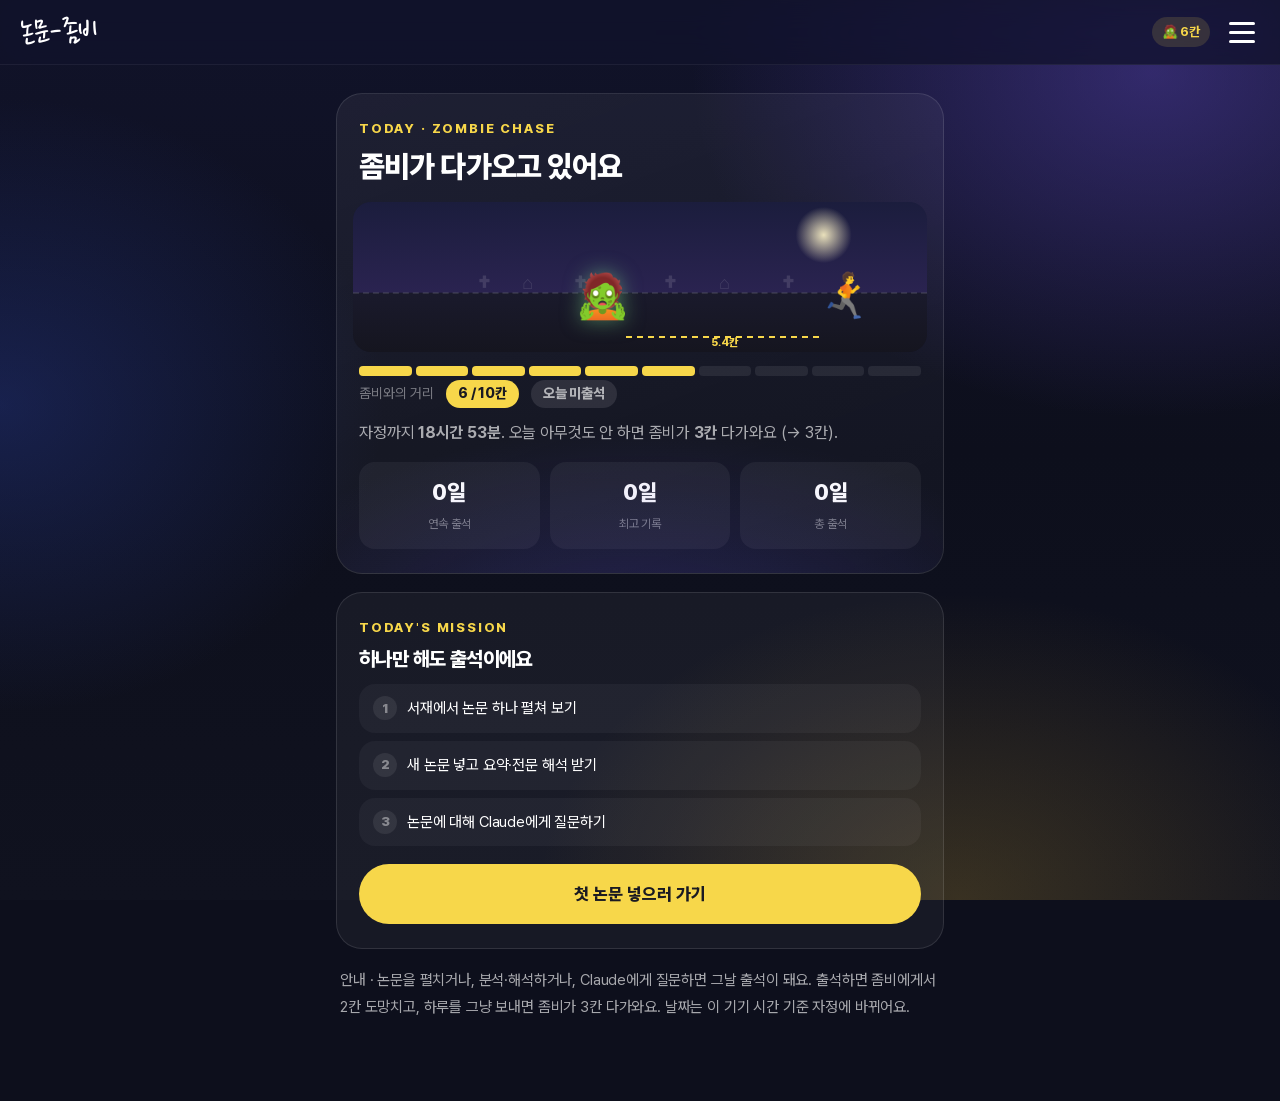
==== grad-zombie/index.html @ 268de5d9 "Add 논문 좀비: grad-school attendance zombie chase with Claude paper analysis Daily check-ins (opening, " ====
<!doctype html>
<html lang="ko">
<head>
<meta charset="utf-8">
<meta name="viewport" content="width=device-width, initial-scale=1, viewport-fit=cover">
<meta name="theme-color" content="#11132a">
<link rel="manifest" href="manifest.webmanifest">
<link rel="icon" href="icons/icon-192.png" type="image/png">
<link rel="apple-touch-icon" href="icons/apple-touch-icon.png">
<meta name="apple-mobile-web-app-capable" content="yes">
<meta name="mobile-web-app-capable" content="yes">
<meta name="apple-mobile-web-app-status-bar-style" content="black-translucent">
<meta name="apple-mobile-web-app-title" content="논문좀비">
<title>논문 좀비</title>
<meta name="description" content="대학원 준비를 안 하면 좀비가 쫓아와요. 매일 논문을 열고 묻고 분석해서 도망치세요.">
<link rel="preconnect" href="https://fonts.googleapis.com">
<link rel="preconnect" href="https://fonts.gstatic.com" crossorigin>
<link rel="stylesheet" href="https://fonts.googleapis.com/css2?family=Nanum+Pen+Script&display=swap">
<link rel="stylesheet" href="css/style.css">
</head>
<body>
<header class="top">
  <button class="logo" type="button" data-go="home" aria-label="홈으로">논문-좀비</button>
  <span class="top-streak" id="topStreak" hidden></span>
  <button class="burger" id="burger" type="button" aria-label="메뉴 열기" aria-controls="drawer" aria-expanded="false">
    <span></span><span></span><span></span>
  </button>
</header>

<nav class="drawer" id="drawer" aria-label="메뉴" hidden>
  <button type="button" data-go="home"><b>🧟</b> 오늘의 추격</button>
  <button type="button" data-go="library"><b>📚</b> 논문 서재</button>
  <button type="button" data-go="add"><b>＋</b> 논문 추가 · 분석</button>
  <button type="button" data-go="history"><b>📅</b> 출석 기록</button>
  <button type="button" data-go="settings"><b>⚙</b> 설정</button>
</nav>
<div class="drawer-backdrop" id="drawerBackdrop" hidden></div>

<main id="main" class="wrap" tabindex="-1"></main>

<div class="toast" id="toast" role="status" aria-live="polite"></div>

<script src="js/util.js"></script>
<script src="js/store.js"></script>
<script src="js/ai.js"></script>
<script src="js/paper.js"></script>
<script src="js/chase.js"></script>
<script src="js/app.js"></script>
<script src="js/pwa.js"></script>
</body>
</html>
---- grad-zombie/css/style.css ----
/* Pretendard (SIL Open Font License 1.1, ../fonts/Pretendard-LICENSE.txt) */
@font-face {
  font-family: "Pretendard Variable";
  font-weight: 45 920; font-style: normal; font-display: swap;
  src: url("../../fonts/PretendardVariable.woff2") format("woff2-variations");
}

/* ===== 토큰: 다크 + 글래스 (앱은 다크 전용 디자인) ===== */
:root {
  --font: "Pretendard Variable", Pretendard, -apple-system, BlinkMacSystemFont, "Apple SD Gothic Neo", "Malgun Gothic", sans-serif;
  --hand: "Nanum Pen Script", var(--font);
  --bg: #0d0f1c;
  --card: rgba(255, 255, 255, .045);
  --card-strong: rgba(255, 255, 255, .08);
  --line: rgba(255, 255, 255, .11);
  --text: #ffffff;
  --text-soft: rgba(255, 255, 255, .64);
  --text-dim: rgba(255, 255, 255, .42);
  --yellow: #f7d74a;
  --yellow-ink: #1a1a22;
  --zombie: #7ee08a;
  --blood: #e5484d;
  --tip: #8fb4ff;
  --purple: #b79cff;
  --hl-bg: rgba(247, 215, 74, .28);
  --radius: 26px;
  color-scheme: dark;
}

* { box-sizing: border-box; }
html { -webkit-text-size-adjust: 100%; }
body {
  margin: 0; min-height: 100vh;
  background: var(--bg); color: var(--text);
  font-family: var(--font); font-size: 16px; line-height: 1.65; letter-spacing: -0.01em;
  word-break: keep-all; overflow-wrap: anywhere;
  -webkit-font-smoothing: antialiased;
}
body::before {
  content: ""; position: fixed; inset: 0; z-index: -1; pointer-events: none;
  background:
    radial-gradient(60vmax 45vmax at 90% 8%, rgba(92, 70, 190, .45), transparent 60%),
    radial-gradient(50vmax 40vmax at 0% 45%, rgba(40, 60, 150, .40), transparent 60%),
    radial-gradient(55vmax 40vmax at 75% 100%, rgba(150, 120, 40, .30), transparent 60%),
    linear-gradient(180deg, #11132a 0%, #0d0f1c 50%, #10121f 100%);
}
button, input, textarea, select { font: inherit; color: inherit; }
button { cursor: pointer; }
:focus-visible { outline: 2px solid var(--yellow); outline-offset: 3px; }
h1, h2, h3 { letter-spacing: -0.03em; line-height: 1.3; }
a { color: var(--tip); }

/* ===== 상단 바 ===== */
.top {
  position: sticky; top: 0; z-index: 30;
  display: flex; align-items: center; gap: 10px;
  padding: calc(10px + env(safe-area-inset-top)) 16px 10px;
  background: rgba(17, 19, 42, .78);
  backdrop-filter: blur(16px) saturate(140%); -webkit-backdrop-filter: blur(16px) saturate(140%);
  border-bottom: 1px solid rgba(255, 255, 255, .06);
}
.logo {
  background: none; border: 0; padding: 0 4px;
  font-family: var(--hand); font-size: 34px; line-height: 1; color: #fff;
  transform: rotate(-3deg);
}
.top-streak {
  margin-left: auto; font-size: 13px; font-weight: 700;
  padding: 4px 10px; border-radius: 999px;
  background: rgba(247, 215, 74, .14); color: var(--yellow);
}
.burger {
  margin-left: auto; width: 44px; height: 44px; border: 0; background: none;
  display: grid; place-content: center; gap: 6px;
}
.top-streak:not([hidden]) + .burger { margin-left: 0; }
.burger span { display: block; width: 26px; height: 3px; border-radius: 3px; background: #fff; }

.drawer {
  position: fixed; z-index: 40; top: calc(64px + env(safe-area-inset-top)); right: 12px;
  width: min(300px, calc(100vw - 24px));
  padding: 8px; border-radius: 22px;
  background: rgba(28, 30, 58, .96); border: 1px solid var(--line);
  box-shadow: 0 20px 60px rgba(0, 0, 0, .5);
  display: grid;
}
.drawer button {
  display: flex; align-items: center; gap: 12px; text-align: left;
  border: 0; background: none; padding: 13px 14px; border-radius: 14px; font-size: 16px; font-weight: 600;
}
.drawer button b { width: 24px; text-align: center; color: var(--yellow); }
.drawer button:hover, .drawer button[aria-current="page"] { background: rgba(255, 255, 255, .07); }
.drawer[hidden], .drawer-backdrop[hidden] { display: none; }
.drawer-backdrop { position: fixed; inset: 0; z-index: 35; background: rgba(0, 0, 0, .35); }

/* ===== 레이아웃 ===== */
.wrap { max-width: 640px; margin: 0 auto; padding: 18px 16px 80px; outline: none; }
.card {
  position: relative; margin: 0 0 18px; padding: 24px 22px;
  border-radius: var(--radius);
  background: var(--card); border: 1px solid var(--line);
  overflow: hidden;
}
.card.glow { background: linear-gradient(160deg, rgba(255,255,255,.06), rgba(255,255,255,.025)); }
.card.glow::after {
  content: ""; position: absolute; inset: auto -20% -60% -20%; height: 90%; pointer-events: none;
  background: radial-gradient(closest-side, rgba(80, 70, 200, .28), transparent);
}
.eyebrow {
  margin: 0 0 8px; font-size: 13px; font-weight: 800; letter-spacing: .14em; text-transform: uppercase;
  color: var(--yellow);
}
.h1 { margin: 0 0 8px; font-size: 26px; font-weight: 850; }
.h2 { margin: 0 0 6px; font-size: 20px; font-weight: 800; }
.soft { color: var(--text-soft); }
.dim { color: var(--text-dim); font-size: 14px; }
.big-num { font-size: 40px; font-weight: 900; letter-spacing: -0.04em; line-height: 1.1; }
.pill {
  display: inline-block; padding: 2px 12px; border-radius: 999px;
  background: var(--yellow); color: var(--yellow-ink); font-weight: 800; font-size: 14px; vertical-align: middle;
}
.pill.ghost { background: rgba(255, 255, 255, .1); color: var(--text-soft); }
.pill.green { background: rgba(126, 224, 138, .18); color: var(--zombie); }
.pill.red { background: rgba(229, 72, 77, .2); color: #ff8d90; }

.btn {
  display: flex; align-items: center; justify-content: center; gap: 8px; width: 100%;
  margin-top: 18px; padding: 16px 20px; border: 0; border-radius: 999px;
  background: var(--yellow); color: var(--yellow-ink); font-size: 17px; font-weight: 800;
  transition: transform .12s, filter .12s;
}
.btn:hover { filter: brightness(1.05); }
.btn:active { transform: scale(.98); }
.btn:disabled { opacity: .45; cursor: default; }
.btn.ghost { background: rgba(255, 255, 255, .08); color: #fff; border: 1px solid var(--line); }
.btn.small { width: auto; margin-top: 0; padding: 9px 16px; font-size: 14px; }
.btn-row { display: flex; gap: 10px; flex-wrap: wrap; }
.btn-row .btn { flex: 1 1 140px; }
.notice { margin: 8px 4px 0; font-size: 15px; color: var(--text-soft); line-height: 1.8; }

/* ===== 추격 장면 ===== */
.scene {
  position: relative; height: 150px; margin: 16px -6px 6px; border-radius: 18px; overflow: hidden;
  background:
    radial-gradient(40px 40px at 82% 22%, rgba(255, 245, 200, .9), rgba(255, 245, 200, 0) 70%),
    linear-gradient(180deg, #1b1d3d 0%, #2a2350 60%, #1a1a2c 61%, #15151f 100%);
}
.scene::before { /* 묘비들 */
  content: "✝  ⌂   ✝      ✝   ⌂    ✝"; position: absolute; left: 0; right: 0; top: 66px;
  font-size: 18px; color: rgba(255, 255, 255, .12); white-space: pre; letter-spacing: 6px; text-align: center;
}
.scene .ground { position: absolute; left: 0; right: 0; bottom: 0; height: 40%; border-top: 2px dashed rgba(255,255,255,.1); }
.scene .actor { position: absolute; bottom: 34px; font-size: 44px; line-height: 1; transition: left 1.2s cubic-bezier(.3,.8,.3,1); transform: translateX(-50%); }
.scene .runner { animation: bob .45s infinite alternate ease-in-out; }
.scene .runner span { display: inline-block; transform: scaleX(-1); }
.scene .zombie { animation: shamble 1.1s infinite alternate ease-in-out; filter: drop-shadow(0 0 10px rgba(126, 224, 138, .5)); }
.scene .gap {
  position: absolute; bottom: 14px; height: 2px; background: repeating-linear-gradient(90deg, var(--yellow) 0 6px, transparent 6px 11px);
  transition: left 1.2s, width 1.2s;
}
.scene .gap-label { position: absolute; bottom: 0; font-size: 11px; font-weight: 800; color: var(--yellow); transform: translateX(-50%); transition: left 1.2s; white-space: nowrap; }
.scene.caught { background: linear-gradient(180deg, #3a0f17 0%, #2a0d12 60%, #1a0b0e 100%); }
.scene.caught .runner { animation: none; }
.scene.safe .zombie { opacity: .55; }
@keyframes bob { from { transform: translate(-50%, 0); } to { transform: translate(-50%, -6px); } }
@keyframes shamble { from { transform: translateX(-50%) rotate(-6deg); } to { transform: translateX(-46%) rotate(5deg); } }
@media (prefers-reduced-motion: reduce) { .scene .actor { animation: none !important; transition: none; } }

.meter { display: grid; grid-template-columns: repeat(10, 1fr); gap: 4px; margin: 14px 0 4px; }
.meter i { height: 10px; border-radius: 4px; background: rgba(255, 255, 255, .08); }
.meter i.on { background: var(--yellow); }
.meter.danger i.on { background: var(--blood); }
.status-line { display: flex; flex-wrap: wrap; align-items: baseline; gap: 6px 12px; }

.stats { display: grid; grid-template-columns: repeat(3, 1fr); gap: 10px; margin-top: 16px; }
.stat { padding: 12px; border-radius: 16px; background: rgba(255, 255, 255, .05); text-align: center; }
.stat b { display: block; font-size: 22px; font-weight: 850; }
.stat span { font-size: 12px; color: var(--text-dim); }

.missions { list-style: none; margin: 12px 0 0; padding: 0; display: grid; gap: 8px; }
.missions li { display: flex; gap: 10px; align-items: center; padding: 12px 14px; border-radius: 16px; background: rgba(255, 255, 255, .04); font-size: 15px; }
.missions li .chk { flex: none; width: 24px; height: 24px; border-radius: 50%; display: grid; place-items: center; font-size: 13px; font-weight: 900; background: rgba(255,255,255,.08); color: var(--text-dim); }
.missions li.done .chk { background: var(--yellow); color: var(--yellow-ink); }
.missions li.done { color: var(--text-soft); }

/* ===== 강의 목록처럼 생긴 논문 카드 ===== */
.paper { padding: 0; }
.paper-head {
  display: flex; align-items: center; gap: 16px; width: 100%; text-align: left;
  padding: 22px 20px; border: 0; background: none;
}
.num {
  flex: none; width: 44px; height: 44px; border-radius: 50%; display: grid; place-items: center;
  background: var(--yellow); color: var(--yellow-ink); font-weight: 900; font-size: 17px;
}
.paper-head .t { flex: 1; min-width: 0; }
.paper-head .t b { display: block; font-size: 17px; font-weight: 700; line-height: 1.4; }
.paper-head .t small { color: var(--text-dim); font-size: 14px; }
.chev { flex: none; width: 22px; height: 22px; color: var(--yellow); transition: transform .2s; }
.paper-head[aria-expanded="true"] .chev { transform: rotate(180deg); }
.paper-body { padding: 0 18px 22px; }
.empty { text-align: center; padding: 34px 20px; }
.empty .big { font-size: 54px; }

/* 탭 */
.tabs { display: flex; gap: 6px; overflow-x: auto; margin: 0 -2px 14px; padding: 2px; scrollbar-width: none; }
.tabs::-webkit-scrollbar { display: none; }
.tabs button {
  flex: none; padding: 8px 14px; border-radius: 999px; border: 1px solid var(--line);
  background: rgba(255, 255, 255, .04); color: var(--text-soft); font-size: 14px; font-weight: 700;
}
.tabs button[aria-selected="true"] { background: var(--yellow); color: var(--yellow-ink); border-color: var(--yellow); }

.panel { border-radius: 18px; background: rgba(0, 0, 0, .28); padding: 18px 16px; }
.panel + .panel { margin-top: 12px; }
.oneline { font-size: 18px; font-weight: 800; line-height: 1.5; margin: 0 0 12px; }
.bul { margin: 0; padding-left: 1.1em; }
.bul li { margin: 4px 0; }
.dl { display: grid; gap: 12px; margin: 0; }
.dl dt { font-size: 13px; font-weight: 800; color: var(--yellow); letter-spacing: .05em; }
.dl dd { margin: 2px 0 0; color: rgba(255,255,255,.88); }
.meta { font-size: 14px; color: var(--text-dim); margin: 0 0 12px; }

.kw-grid { display: grid; gap: 10px; }
.kw { padding: 14px; border-radius: 16px; background: rgba(183, 156, 255, .08); border: 1px solid rgba(183, 156, 255, .2); }
.kw b { color: var(--purple); font-size: 16px; }
.kw .ko { margin-left: 6px; font-weight: 700; }
.kw p { margin: 4px 0 0; font-size: 14px; color: var(--text-soft); }
.stars { float: right; color: var(--yellow); font-size: 12px; letter-spacing: 1px; }

/* 전문 해석 하이라이트 */
.legend { display: flex; flex-wrap: wrap; gap: 8px 14px; font-size: 13px; color: var(--text-soft); margin: 0 0 12px; }
.tr h3 { font-size: 18px; margin: 22px 0 8px; color: var(--yellow); }
.tr h3:first-child { margin-top: 0; }
.tr p { margin: 0 0 14px; line-height: 1.95; }
mark.key { background: linear-gradient(transparent 12%, var(--hl-bg) 12%, var(--hl-bg) 92%, transparent 92%); color: #fff; padding: 0 2px; border-radius: 3px; font-weight: 600; }
.kwd { color: var(--purple); font-weight: 750; }
.tr strong { color: #ffd88a; }
.chunk { border-bottom: 1px dashed rgba(255,255,255,.1); padding-bottom: 6px; margin-bottom: 14px; }
.chunk:last-child { border-bottom: 0; }
.orig { margin: 6px 0 14px; padding: 12px 14px; border-left: 3px solid rgba(255,255,255,.18); font-size: 14px; line-height: 1.75; color: var(--text-soft); white-space: pre-wrap; background: rgba(255,255,255,.03); border-radius: 0 10px 10px 0; }
.orig mark.key { color: #fff; }
.link-btn { border: 0; background: none; padding: 0; color: var(--tip); font-size: 13px; font-weight: 700; }
.progress { height: 8px; border-radius: 8px; background: rgba(255,255,255,.08); overflow: hidden; margin: 10px 0; }
.progress i { display: block; height: 100%; background: var(--yellow); transition: width .3s; }
.stream { white-space: pre-wrap; color: var(--text-soft); font-size: 14px; max-height: 180px; overflow: auto; }

/* 채팅 */
.chat { display: grid; gap: 10px; margin-bottom: 12px; }
.msg { max-width: 88%; padding: 10px 14px; border-radius: 18px; line-height: 1.7; font-size: 15px; white-space: pre-wrap; }
.msg.user { justify-self: end; background: var(--yellow); color: var(--yellow-ink); border-bottom-right-radius: 6px; font-weight: 600; }
.msg.ai { justify-self: start; background: rgba(255,255,255,.07); border-bottom-left-radius: 6px; }
.ask-row { display: flex; gap: 8px; align-items: flex-end; }
.ask-row textarea { flex: 1; min-height: 48px; max-height: 160px; resize: vertical; }
.chips { display: flex; flex-wrap: wrap; gap: 6px; margin: 0 0 10px; }
.chips button { padding: 6px 12px; border-radius: 999px; border: 1px solid var(--line); background: rgba(255,255,255,.04); font-size: 13px; color: var(--text-soft); }

/* 폼 */
.field { display: grid; gap: 6px; margin: 0 0 14px; }
.field > span { font-size: 14px; font-weight: 700; color: var(--text-soft); }
input[type="text"], input[type="password"], textarea, select {
  width: 100%; padding: 13px 14px; border-radius: 14px; border: 1px solid var(--line);
  background: rgba(0, 0, 0, .3); color: #fff; outline: none; font-size: 16px;
}
textarea { min-height: 180px; resize: vertical; line-height: 1.6; }
input:focus, textarea:focus, select:focus { border-color: rgba(247, 215, 74, .6); }
.drop {
  display: grid; place-items: center; gap: 4px; padding: 22px; border-radius: 18px; text-align: center;
  border: 2px dashed rgba(255,255,255,.18); background: rgba(255,255,255,.03); cursor: pointer;
}
.drop.over { border-color: var(--yellow); background: rgba(247,215,74,.06); }
.drop b { font-size: 16px; }
.check { display: flex; gap: 8px; align-items: center; font-size: 14px; color: var(--text-soft); margin: 0 0 6px; }
.check input { width: 18px; height: 18px; accent-color: var(--yellow); }

/* 출석 달력 */
.cal { display: grid; grid-template-columns: repeat(7, 1fr); gap: 6px; }
.cal .dow { text-align: center; font-size: 12px; color: var(--text-dim); font-weight: 700; }
.cal .d {
  aspect-ratio: 1; border-radius: 10px; display: grid; place-items: center; font-size: 13px; font-weight: 700;
  background: rgba(255,255,255,.04); color: var(--text-dim);
}
.cal .d.on { background: var(--yellow); color: var(--yellow-ink); }
.cal .d.miss { background: rgba(126, 224, 138, .12); color: var(--zombie); }
.cal .d.today { outline: 2px solid #fff; outline-offset: -2px; }
.cal .d.future { opacity: .35; }
.cal-nav { display: flex; align-items: center; justify-content: space-between; margin-bottom: 12px; }
.log { list-style: none; margin: 0; padding: 0; display: grid; gap: 8px; }
.log li { padding: 10px 14px; border-radius: 14px; background: rgba(255,255,255,.04); font-size: 14px; }
.log li time { color: var(--text-dim); margin-right: 8px; font-variant-numeric: tabular-nums; }

.toast {
  position: fixed; left: 50%; bottom: calc(24px + env(safe-area-inset-bottom)); z-index: 60;
  transform: translate(-50%, 20px); opacity: 0; pointer-events: none;
  max-width: calc(100vw - 32px); padding: 12px 18px; border-radius: 16px;
  background: rgba(30, 32, 60, .97); border: 1px solid var(--line); font-weight: 700; font-size: 15px;
  transition: opacity .25s, transform .25s; box-shadow: 0 10px 40px rgba(0,0,0,.5);
}
.toast.show { opacity: 1; transform: translate(-50%, 0); }
.err { color: #ff9a9d; font-size: 14px; }
.sr { position: absolute; width: 1px; height: 1px; overflow: hidden; clip: rect(0 0 0 0); }

@media (min-width: 700px) {
  .wrap { padding-top: 28px; }
  .h1 { font-size: 30px; }
}
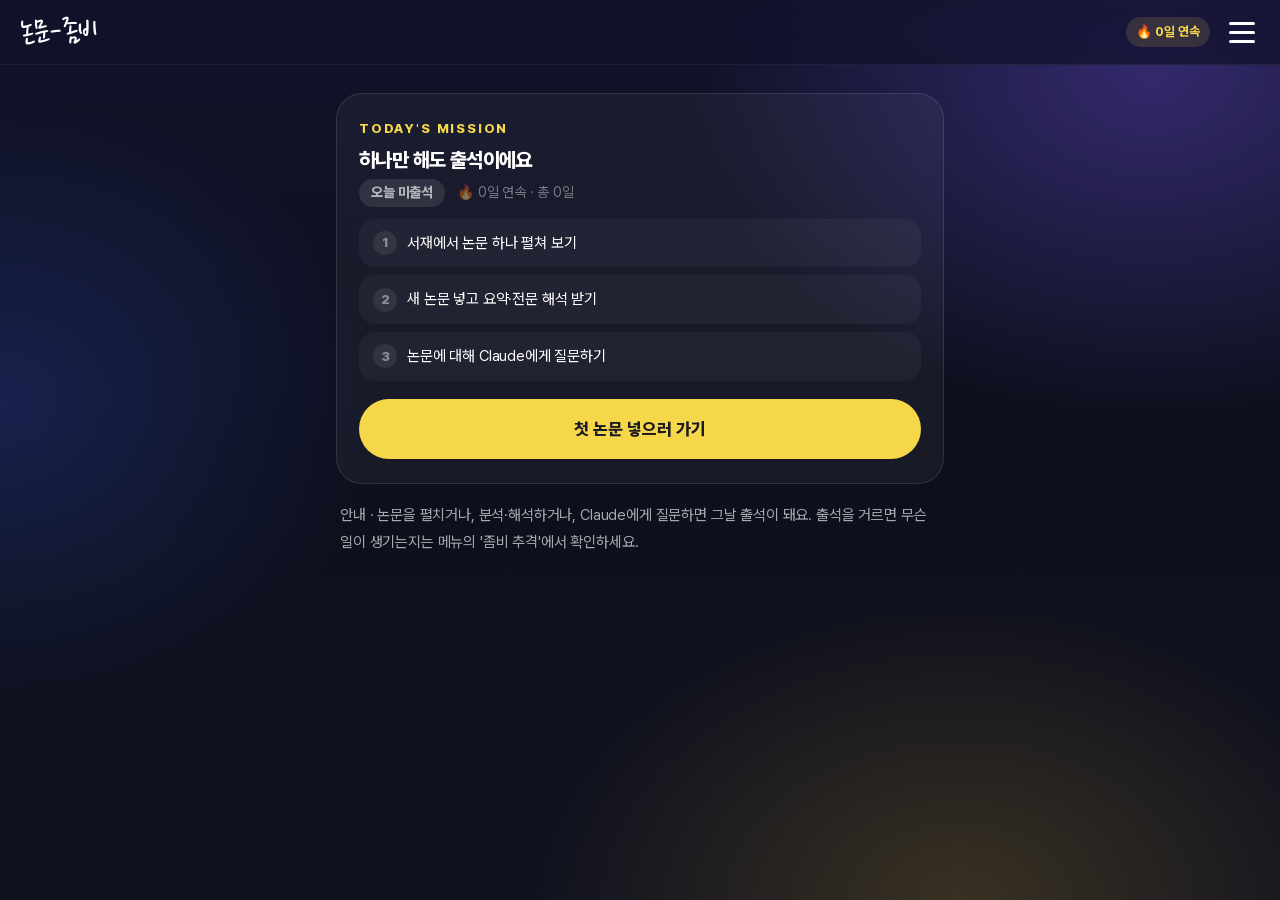
==== commit ccabefd5: "Move zombie chase to its own tab; put today's mission at top of home Co-Authored-By: Claude Opus 5.5" ====
--- a/grad-zombie/index.html
+++ b/grad-zombie/index.html
@@ -21,14 +21,15 @@
 <body>
 <header class="top">
   <button class="logo" type="button" data-go="home" aria-label="홈으로">논문-좀비</button>
-  <span class="top-streak" id="topStreak" hidden></span>
+  <button class="top-streak" id="topStreak" type="button" data-go="zombie" aria-label="좀비 추격 보기" hidden></button>
   <button class="burger" id="burger" type="button" aria-label="메뉴 열기" aria-controls="drawer" aria-expanded="false">
     <span></span><span></span><span></span>
   </button>
 </header>
 
 <nav class="drawer" id="drawer" aria-label="메뉴" hidden>
-  <button type="button" data-go="home"><b>🧟</b> 오늘의 추격</button>
+  <button type="button" data-go="home"><b>✓</b> 오늘의 미션</button>
+  <button type="button" data-go="zombie"><b>🧟</b> 좀비 추격</button>
   <button type="button" data-go="library"><b>📚</b> 논문 서재</button>
   <button type="button" data-go="add"><b>＋</b> 논문 추가 · 분석</button>
   <button type="button" data-go="history"><b>📅</b> 출석 기록</button>
--- a/grad-zombie/css/style.css
+++ b/grad-zombie/css/style.css
@@ -64,7 +64,7 @@
   font-family: var(--hand); font-size: 34px; line-height: 1; color: #fff;
   transform: rotate(-3deg);
 }
-.top-streak {
+.top-streak { border: 0;
   margin-left: auto; font-size: 13px; font-weight: 700;
   padding: 4px 10px; border-radius: 999px;
   background: rgba(247, 215, 74, .14); color: var(--yellow);
